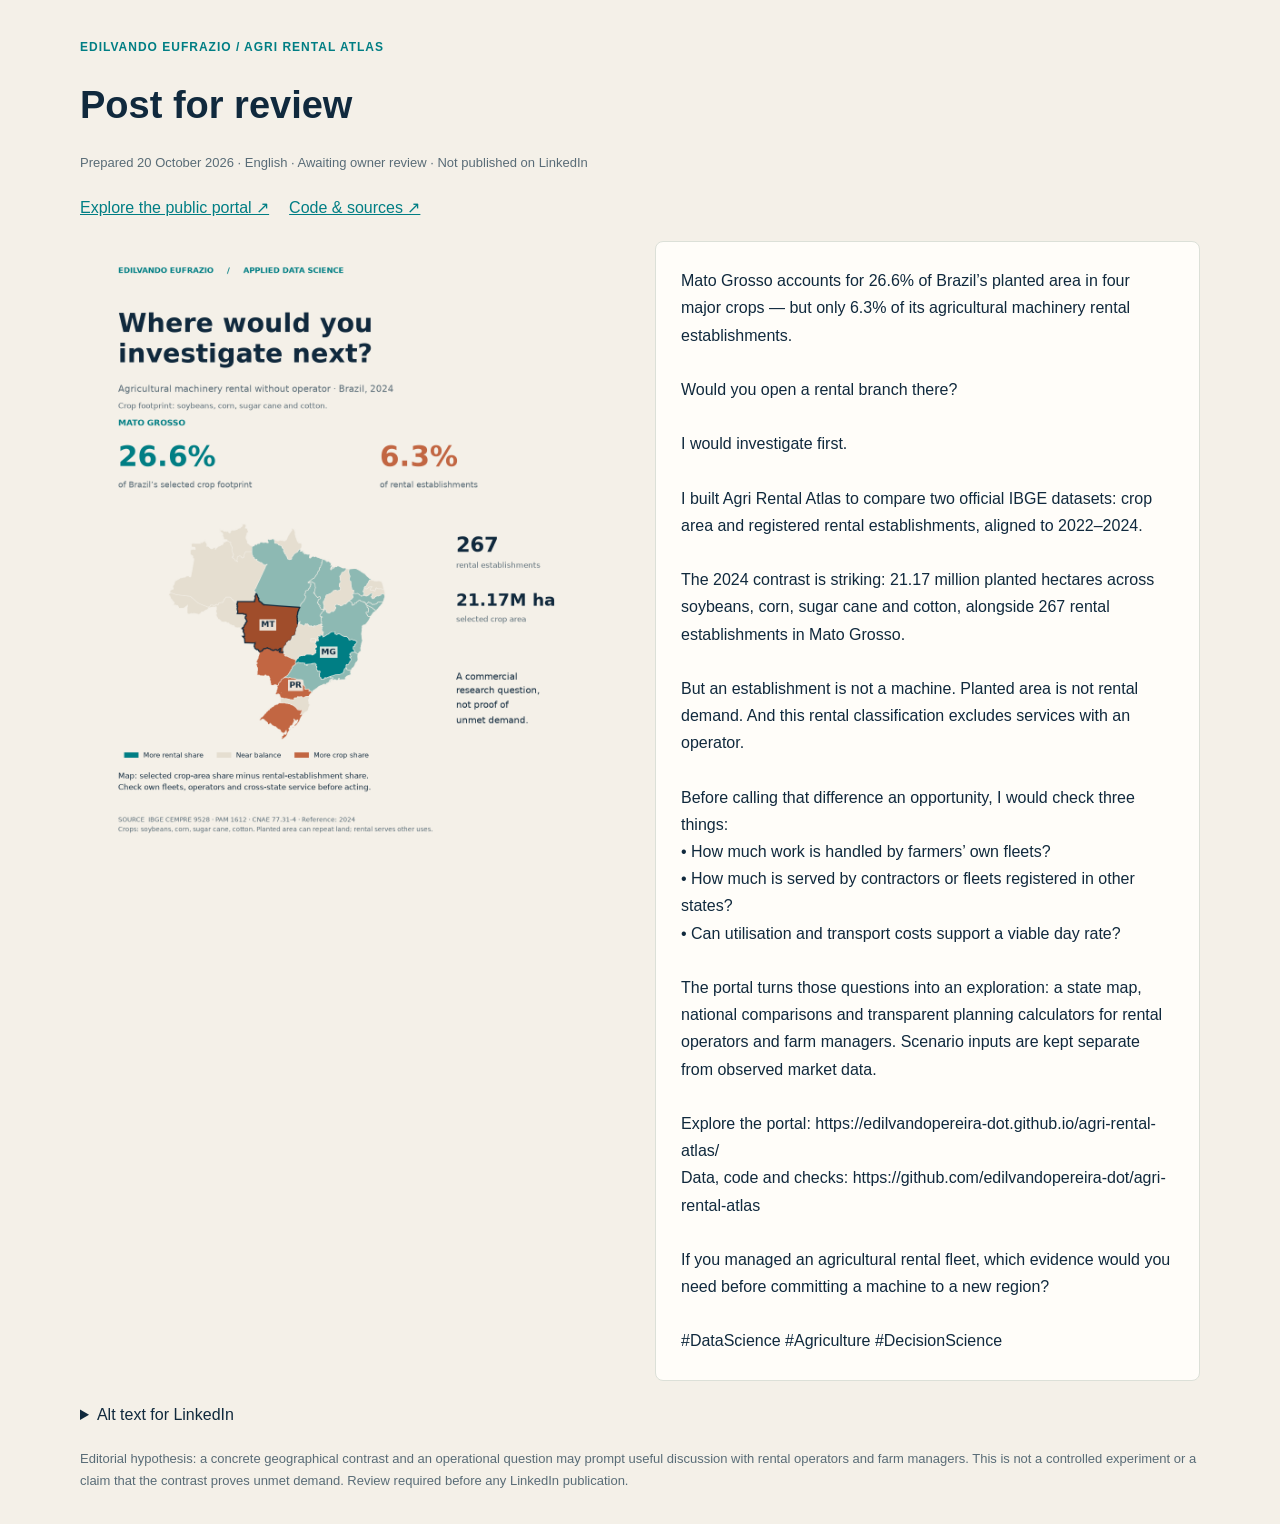
==== docs/post-review.html @ b5eaab43 "Add the multilingual portal and English post review" ====
<!doctype html><html lang="en"><meta charset="utf-8"><meta name="viewport" content="width=device-width,initial-scale=1"><title>LinkedIn post for review — Agri Rental Atlas</title><style>body{margin:0;background:#f4f0e8;color:#10293d;font:16px/1.7 Arial,sans-serif}main{max-width:1120px;margin:auto;padding:32px 24px}.tag{color:#007e84;font-size:12px;font-weight:bold;letter-spacing:1px}h1{font-size:38px;line-height:1.1}.grid{display:grid;grid-template-columns:1fr 1fr;gap:30px;align-items:start}img{width:100%;height:auto;border-radius:8px}article{white-space:pre-wrap;background:#fffdf9;padding:25px;border:1px solid #dce0d8;border-radius:8px}a{color:#007e84}aside{font-size:13px;color:#596c77}details{margin:20px 0}summary{cursor:pointer}nav{display:flex;gap:20px;flex-wrap:wrap;margin:20px 0}@media(max-width:750px){.grid{grid-template-columns:1fr}h1{font-size:30px}}</style><main><span class="tag">EDILVANDO EUFRAZIO / AGRI RENTAL ATLAS</span><h1>Post for review</h1><aside>Prepared 20 October 2026 · English · Awaiting owner review · Not published on LinkedIn</aside><nav><a href="./">Explore the public portal ↗</a><a href="https://github.com/edilvandopereira-dot/agri-rental-atlas">Code & sources ↗</a></nav><div class="grid"><img src="[data-uri]" alt="Editorial map of Brazil using 2024 IBGE data. Mato Grosso is outlined and labelled MT. It accounts for 26.6% of Brazil’s planted area in soybeans, grain corn, sugar cane and herbaceous cotton, compared with 6.3% of agricultural machinery rental establishments without operator. Mato Grosso has 267 such establishments and 21.17 million planted hectares across the four crops. Map colours show crop-area share minus establishment share: copper for a higher crop share and teal for a higher rental share. This descriptive contrast does not prove unmet demand. Planted hectares can count the same land repeatedly, and rental serves other agricultural uses. Sources: IBGE CEMPRE table 9528, CNAE 77.31-4, and PAM table 1612.
"><article>Mato Grosso accounts for 26.6% of Brazil’s planted area in four major crops — but only 6.3% of its agricultural machinery rental establishments.

Would you open a rental branch there?

I would investigate first.

I built Agri Rental Atlas to compare two official IBGE datasets: crop area and registered rental establishments, aligned to 2022–2024.

The 2024 contrast is striking: 21.17 million planted hectares across soybeans, corn, sugar cane and cotton, alongside 267 rental establishments in Mato Grosso.

But an establishment is not a machine. Planted area is not rental demand. And this rental classification excludes services with an operator.

Before calling that difference an opportunity, I would check three things:
• How much work is handled by farmers’ own fleets?
• How much is served by contractors or fleets registered in other states?
• Can utilisation and transport costs support a viable day rate?

The portal turns those questions into an exploration: a state map, national comparisons and transparent planning calculators for rental operators and farm managers. Scenario inputs are kept separate from observed market data.

Explore the portal: https://edilvandopereira-dot.github.io/agri-rental-atlas/
Data, code and checks: https://github.com/edilvandopereira-dot/agri-rental-atlas

If you managed an agricultural rental fleet, which evidence would you need before committing a machine to a new region?

#DataScience #Agriculture #DecisionScience
</article></div><details><summary>Alt text for LinkedIn</summary><p>Editorial map of Brazil using 2024 IBGE data. Mato Grosso is outlined and labelled MT. It accounts for 26.6% of Brazil’s planted area in soybeans, grain corn, sugar cane and herbaceous cotton, compared with 6.3% of agricultural machinery rental establishments without operator. Mato Grosso has 267 such establishments and 21.17 million planted hectares across the four crops. Map colours show crop-area share minus establishment share: copper for a higher crop share and teal for a higher rental share. This descriptive contrast does not prove unmet demand. Planted hectares can count the same land repeatedly, and rental serves other agricultural uses. Sources: IBGE CEMPRE table 9528, CNAE 77.31-4, and PAM table 1612.
</p></details><aside>Editorial hypothesis: a concrete geographical contrast and an operational question may prompt useful discussion with rental operators and farm managers. This is not a controlled experiment or a claim that the contrast proves unmet demand. Review required before any LinkedIn publication.</aside></main></html>
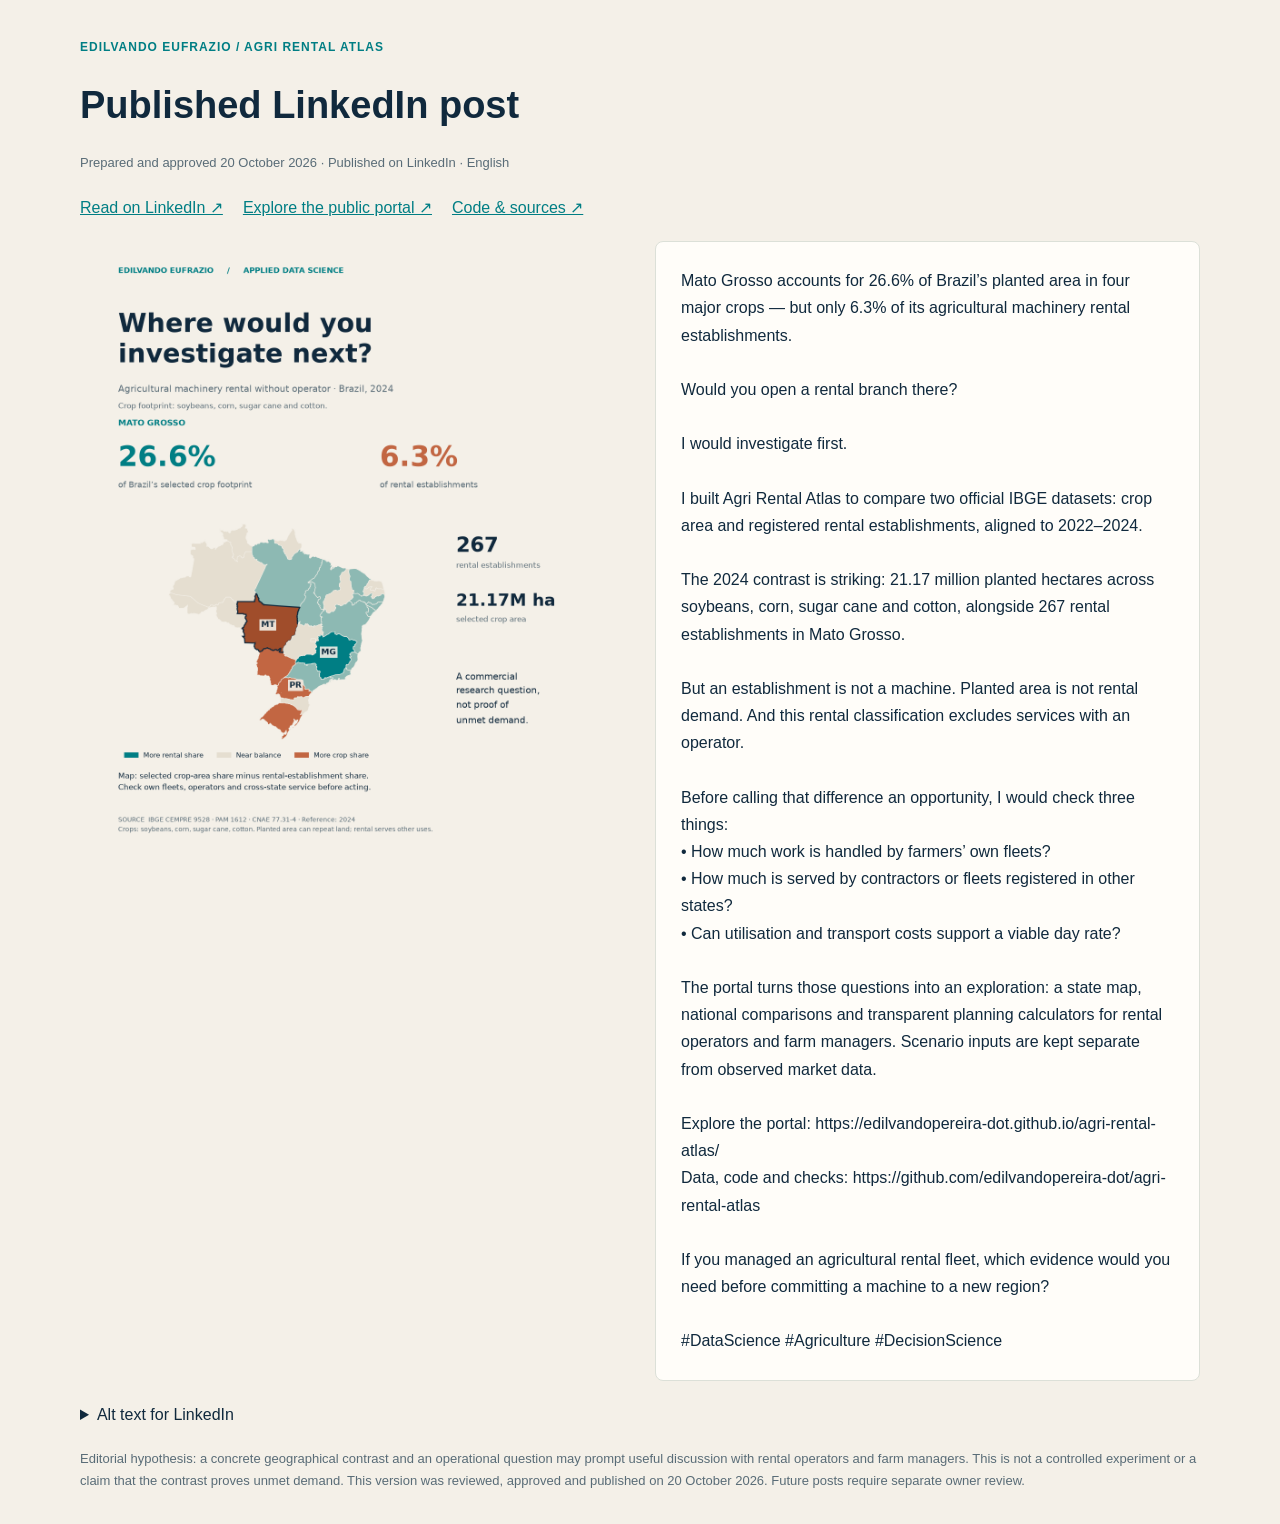
==== commit 786fa8dc: "docs: show the approved post as published" ====
--- a/docs/post-review.html
+++ b/docs/post-review.html
@@ -1,4 +1,4 @@
-<!doctype html><html lang="en"><meta charset="utf-8"><meta name="viewport" content="width=device-width,initial-scale=1"><title>LinkedIn post for review — Agri Rental Atlas</title><style>body{margin:0;background:#f4f0e8;color:#10293d;font:16px/1.7 Arial,sans-serif}main{max-width:1120px;margin:auto;padding:32px 24px}.tag{color:#007e84;font-size:12px;font-weight:bold;letter-spacing:1px}h1{font-size:38px;line-height:1.1}.grid{display:grid;grid-template-columns:1fr 1fr;gap:30px;align-items:start}img{width:100%;height:auto;border-radius:8px}article{white-space:pre-wrap;background:#fffdf9;padding:25px;border:1px solid #dce0d8;border-radius:8px}a{color:#007e84}aside{font-size:13px;color:#596c77}details{margin:20px 0}summary{cursor:pointer}nav{display:flex;gap:20px;flex-wrap:wrap;margin:20px 0}@media(max-width:750px){.grid{grid-template-columns:1fr}h1{font-size:30px}}</style><main><span class="tag">EDILVANDO EUFRAZIO / AGRI RENTAL ATLAS</span><h1>Post for review</h1><aside>Prepared 20 October 2026 · English · Awaiting owner review · Not published on LinkedIn</aside><nav><a href="./">Explore the public portal ↗</a><a href="https://github.com/edilvandopereira-dot/agri-rental-atlas">Code & sources ↗</a></nav><div class="grid"><img src="[data-uri]" alt="Editorial map of Brazil using 2024 IBGE data. Mato Grosso is outlined and labelled MT. It accounts for 26.6% of Brazil’s planted area in soybeans, grain corn, sugar cane and herbaceous cotton, compared with 6.3% of agricultural machinery rental establishments without operator. Mato Grosso has 267 such establishments and 21.17 million planted hectares across the four crops. Map colours show crop-area share minus establishment share: copper for a higher crop share and teal for a higher rental share. This descriptive contrast does not prove unmet demand. Planted hectares can count the same land repeatedly, and rental serves other agricultural uses. Sources: IBGE CEMPRE table 9528, CNAE 77.31-4, and PAM table 1612.
+<!doctype html><html lang="en"><meta charset="utf-8"><meta name="viewport" content="width=device-width,initial-scale=1"><title>LinkedIn post for review — Agri Rental Atlas</title><style>body{margin:0;background:#f4f0e8;color:#10293d;font:16px/1.7 Arial,sans-serif}main{max-width:1120px;margin:auto;padding:32px 24px}.tag{color:#007e84;font-size:12px;font-weight:bold;letter-spacing:1px}h1{font-size:38px;line-height:1.1}.grid{display:grid;grid-template-columns:1fr 1fr;gap:30px;align-items:start}img{width:100%;height:auto;border-radius:8px}article{white-space:pre-wrap;background:#fffdf9;padding:25px;border:1px solid #dce0d8;border-radius:8px}a{color:#007e84}aside{font-size:13px;color:#596c77}details{margin:20px 0}summary{cursor:pointer}nav{display:flex;gap:20px;flex-wrap:wrap;margin:20px 0}@media(max-width:750px){.grid{grid-template-columns:1fr}h1{font-size:30px}}</style><main><span class="tag">EDILVANDO EUFRAZIO / AGRI RENTAL ATLAS</span><h1>Published LinkedIn post</h1><aside>Prepared and approved 20 October 2026 · Published on LinkedIn · English</aside><nav><a href="https://www.linkedin.com/feed/update/urn:li:share:7518410396161011712/">Read on LinkedIn ↗</a><a href="./">Explore the public portal ↗</a><a href="https://github.com/edilvandopereira-dot/agri-rental-atlas">Code & sources ↗</a></nav><div class="grid"><img src="[data-uri]